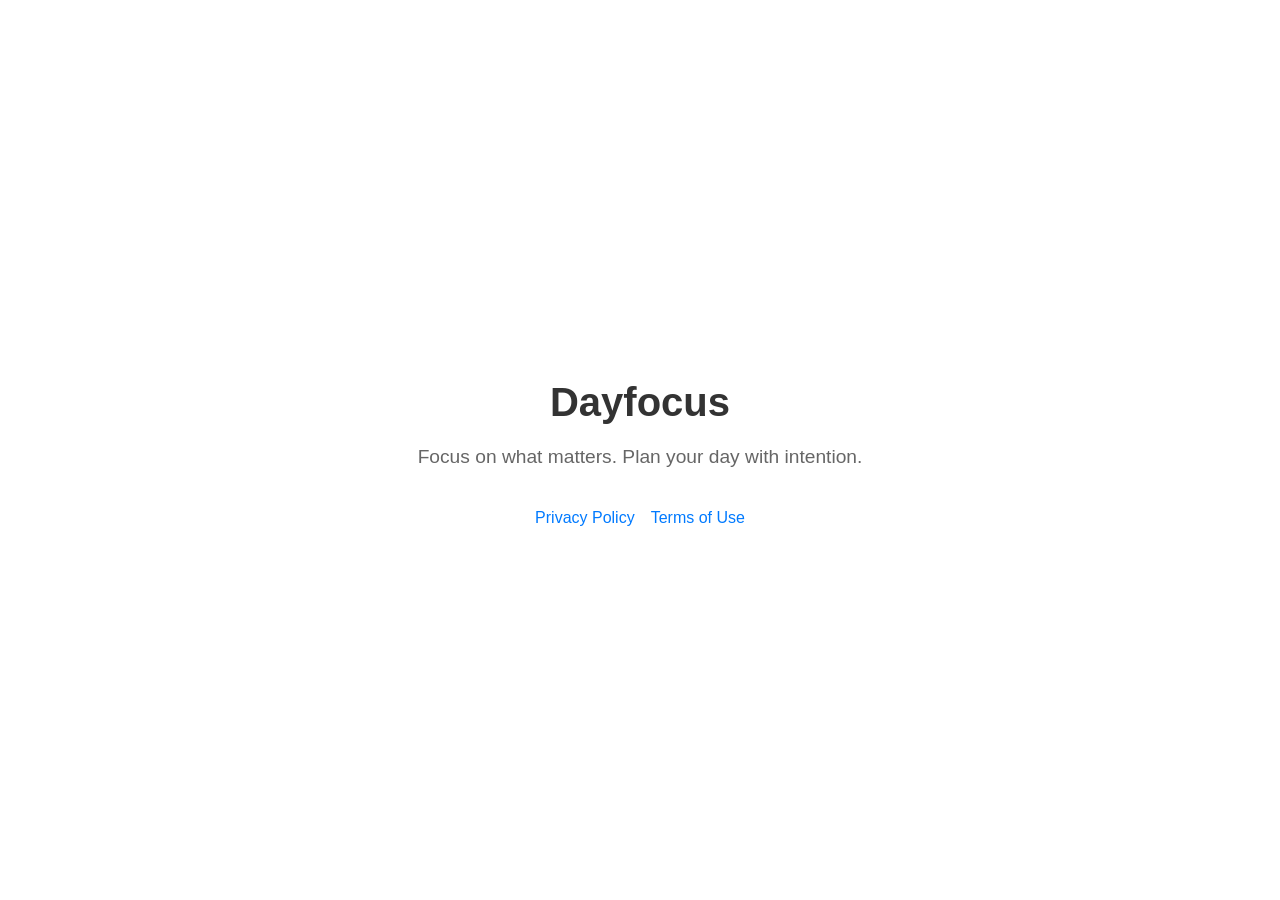
==== index.html @ 693f1d86 "Initial commit: privacy and terms pages" ====
<!DOCTYPE html>
<html lang="en">
<head>
  <meta charset="UTF-8">
  <meta name="viewport" content="width=device-width, initial-scale=1.0">
  <title>Dayfocus - Focus on what matters</title>
  <style>
    * { box-sizing: border-box; margin: 0; padding: 0; }
    body { font-family: -apple-system, BlinkMacSystemFont, 'Segoe UI', Roboto, sans-serif; line-height: 1.6; color: #333; display: flex; flex-direction: column; align-items: center; justify-content: center; min-height: 100vh; padding: 20px; text-align: center; }
    h1 { font-size: 2.5rem; margin-bottom: 0.5rem; }
    .tagline { color: #666; font-size: 1.2rem; margin-bottom: 2rem; }
    .links { display: flex; gap: 1rem; }
    .links a { color: #007AFF; text-decoration: none; }
    .links a:hover { text-decoration: underline; }
  </style>
</head>
<body>
  <h1>Dayfocus</h1>
  <p class="tagline">Focus on what matters. Plan your day with intention.</p>
  <div class="links">
    <a href="/privacy">Privacy Policy</a>
    <a href="/terms">Terms of Use</a>
  </div>
</body>
</html>
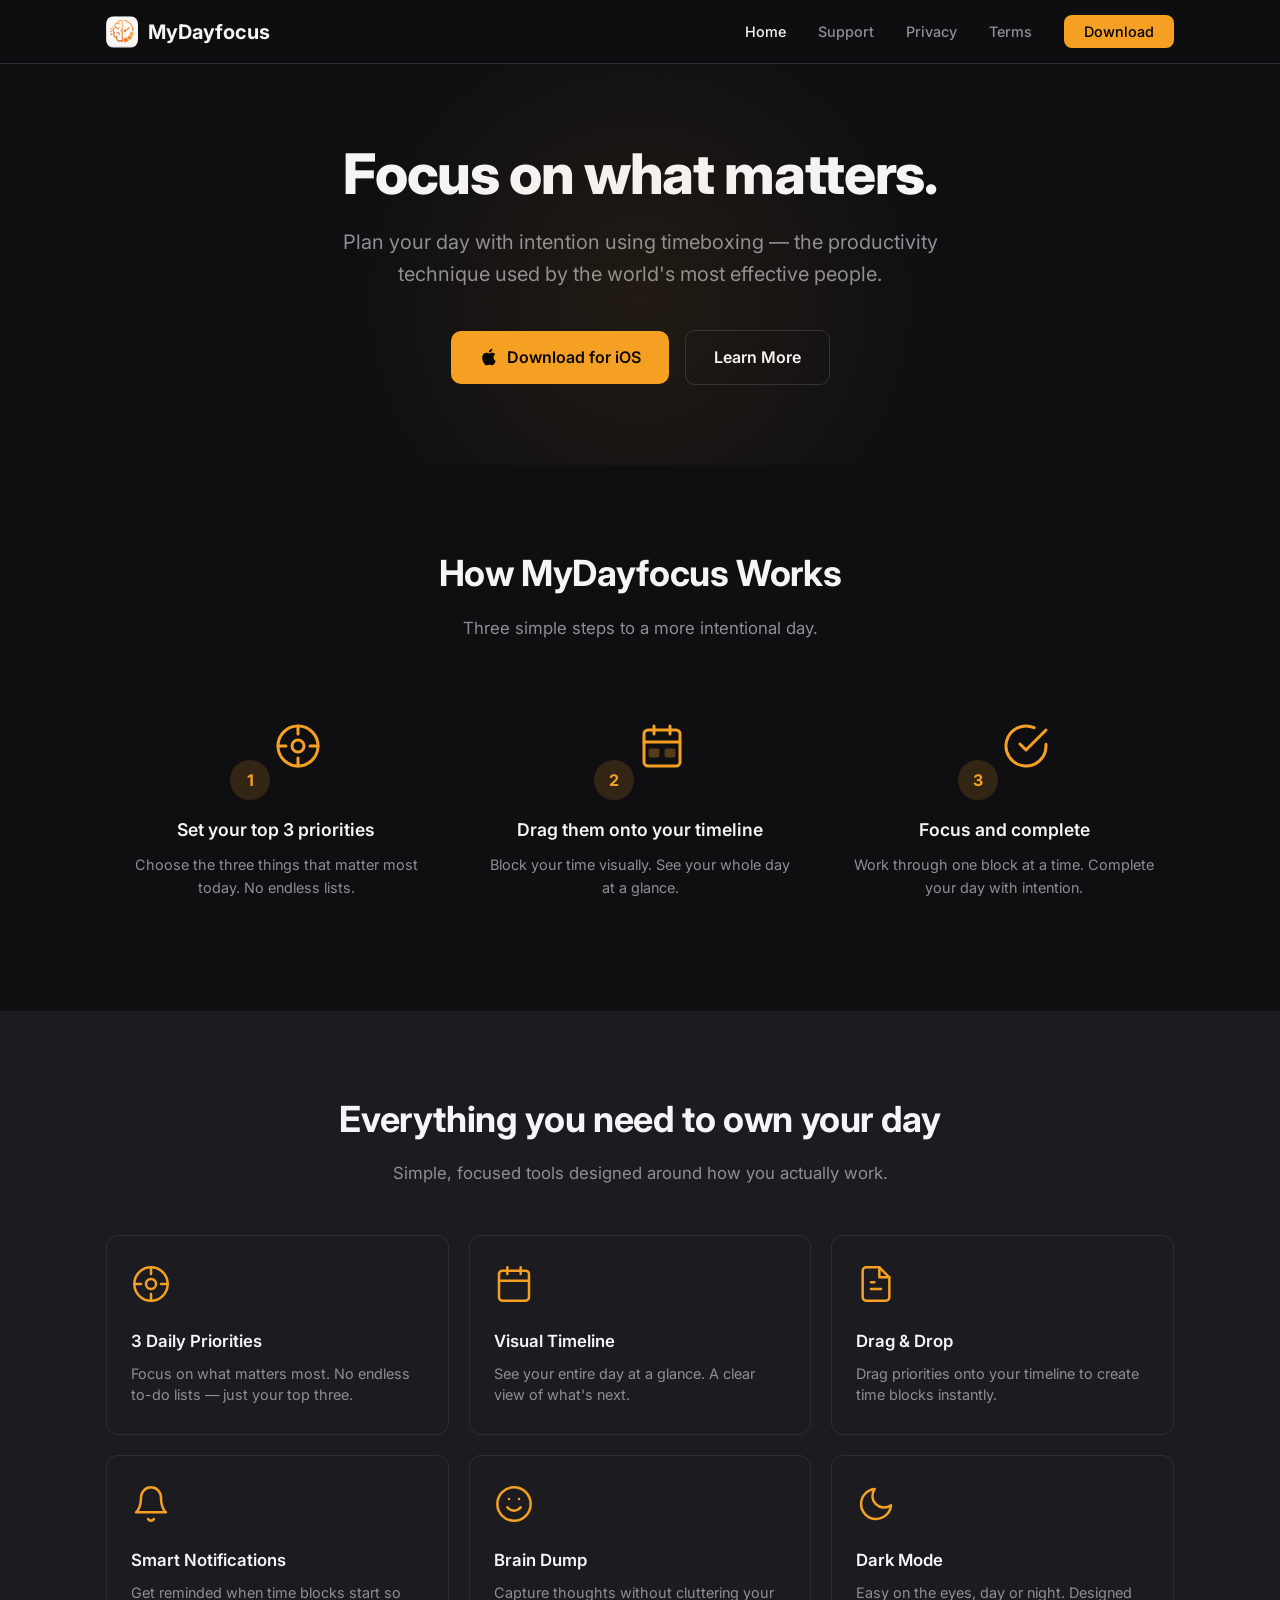
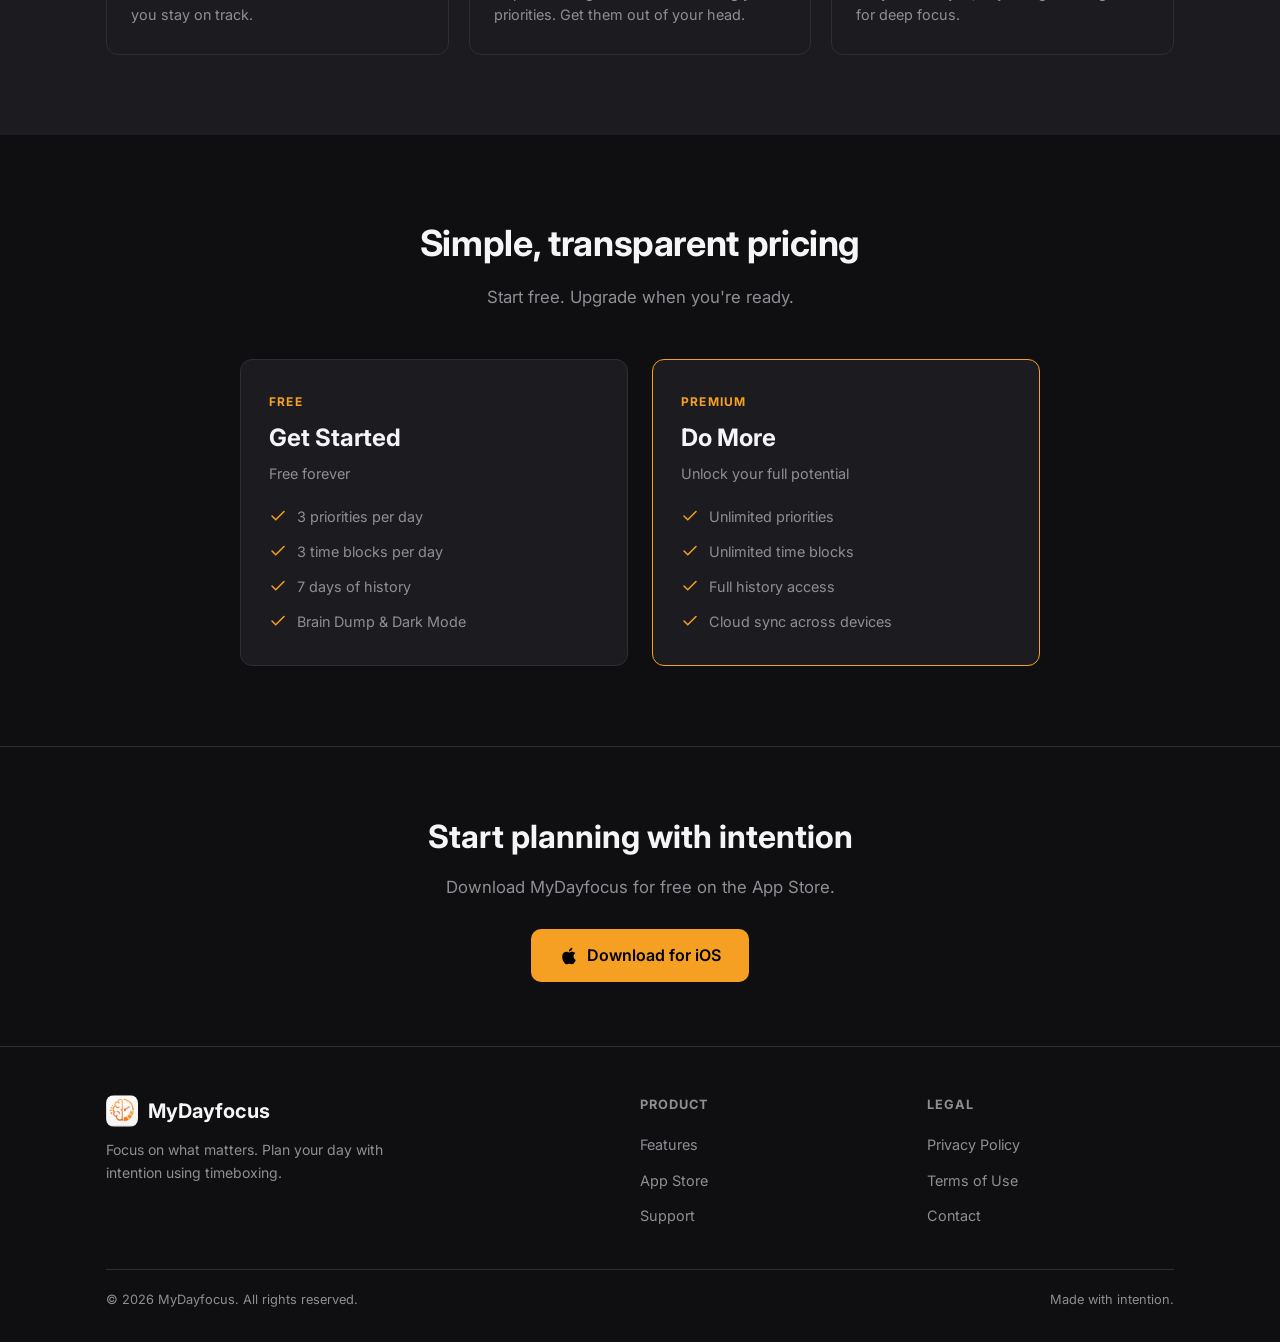
==== commit 0e040a4d: "Redesign website with dark theme landing page, support/FAQ, and revamped legal pages Co-Authored-By:" ====
--- a/index.html
+++ b/index.html
@@ -3,23 +3,240 @@
 <head>
   <meta charset="UTF-8">
   <meta name="viewport" content="width=device-width, initial-scale=1.0">
-  <title>Dayfocus - Focus on what matters</title>
-  <style>
-    * { box-sizing: border-box; margin: 0; padding: 0; }
-    body { font-family: -apple-system, BlinkMacSystemFont, 'Segoe UI', Roboto, sans-serif; line-height: 1.6; color: #333; display: flex; flex-direction: column; align-items: center; justify-content: center; min-height: 100vh; padding: 20px; text-align: center; }
-    h1 { font-size: 2.5rem; margin-bottom: 0.5rem; }
-    .tagline { color: #666; font-size: 1.2rem; margin-bottom: 2rem; }
-    .links { display: flex; gap: 1rem; }
-    .links a { color: #007AFF; text-decoration: none; }
-    .links a:hover { text-decoration: underline; }
-  </style>
+  <title>MyDayfocus — Focus on what matters</title>
+  <meta name="description" content="MyDayfocus helps you plan your day with intention using timeboxing. Set 3 priorities, block your time, and accomplish more every day.">
+  <meta name="keywords" content="timeboxing, productivity, planner, focus, priorities, schedule, time blocks, daily planner">
+  <link rel="canonical" href="https://mydayfocus.com/">
+  <meta property="og:type" content="website">
+  <meta property="og:url" content="https://mydayfocus.com/">
+  <meta property="og:title" content="MyDayfocus — Focus on what matters">
+  <meta property="og:description" content="Plan your day with intention using timeboxing. Set 3 priorities, block your time, and accomplish more.">
+  <meta property="og:image" content="https://mydayfocus.com/images/app-icon.png">
+  <meta name="twitter:card" content="summary">
+  <meta name="twitter:title" content="MyDayfocus — Focus on what matters">
+  <meta name="twitter:description" content="Plan your day with intention using timeboxing.">
+  <meta name="twitter:image" content="https://mydayfocus.com/images/app-icon.png">
+  <link rel="icon" type="image/png" href="/images/app-icon.png">
+  <link rel="apple-touch-icon" href="/images/app-icon.png">
+  <link rel="preconnect" href="https://fonts.googleapis.com">
+  <link rel="preconnect" href="https://fonts.gstatic.com" crossorigin>
+  <link href="https://fonts.googleapis.com/css2?family=Inter:wght@400;500;600;700;800&display=swap" rel="stylesheet">
+  <link rel="stylesheet" href="/css/style.css">
 </head>
 <body>
-  <h1>Dayfocus</h1>
-  <p class="tagline">Focus on what matters. Plan your day with intention.</p>
-  <div class="links">
-    <a href="/privacy">Privacy Policy</a>
-    <a href="/terms">Terms of Use</a>
-  </div>
+
+  <!-- Navigation -->
+  <nav class="nav">
+    <div class="nav-inner">
+      <a href="/" class="nav-logo">
+        <img src="/images/app-icon.png" alt="MyDayfocus" width="32" height="32">
+        MyDayfocus
+      </a>
+      <button class="nav-toggle" aria-label="Toggle menu" aria-expanded="false">
+        <svg viewBox="0 0 24 24" fill="none" stroke="currentColor" stroke-width="2" stroke-linecap="round"><path d="M3 12h18M3 6h18M3 18h18"/></svg>
+      </button>
+      <ul class="nav-links">
+        <li><a href="/" class="active">Home</a></li>
+        <li><a href="/support">Support</a></li>
+        <li><a href="/privacy">Privacy</a></li>
+        <li><a href="/terms">Terms</a></li>
+        <li><a href="https://apps.apple.com/app/mydayfocus/id6799744631" class="nav-cta" target="_blank" rel="noopener">Download</a></li>
+      </ul>
+    </div>
+  </nav>
+
+  <!-- Hero -->
+  <section class="hero">
+    <div class="container">
+      <h1>Focus on what matters.</h1>
+      <p class="subtitle">Plan your day with intention using timeboxing — the productivity technique used by the world's most effective people.</p>
+      <div class="hero-cta">
+        <a href="https://apps.apple.com/app/mydayfocus/id6799744631" target="_blank" rel="noopener" class="btn btn-primary">
+          <svg width="20" height="20" viewBox="0 0 24 24" fill="currentColor"><path d="M18.71 19.5c-.83 1.24-1.71 2.45-3.05 2.47-1.34.03-1.77-.79-3.29-.79-1.53 0-2 .77-3.27.82-1.31.05-2.3-1.32-3.14-2.53C4.25 17 2.94 12.45 4.7 9.39c.87-1.52 2.43-2.48 4.12-2.51 1.28-.02 2.5.87 3.29.87.78 0 2.26-1.07 3.8-.91.65.03 2.47.26 3.64 1.98-.09.06-2.17 1.28-2.15 3.81.03 3.02 2.65 4.03 2.68 4.04-.03.07-.42 1.44-1.38 2.83M13 3.5c.73-.83 1.94-1.46 2.94-1.5.13 1.17-.34 2.35-1.04 3.19-.69.85-1.83 1.51-2.95 1.42-.15-1.15.41-2.35 1.05-3.11"/></svg>
+          Download for iOS
+        </a>
+        <a href="#how-it-works" class="btn btn-secondary">Learn More</a>
+      </div>
+    </div>
+  </section>
+
+  <!-- How It Works -->
+  <section id="how-it-works" class="section">
+    <div class="container">
+      <div class="section-header">
+        <h2>How MyDayfocus Works</h2>
+        <p>Three simple steps to a more intentional day.</p>
+      </div>
+      <div class="steps">
+        <div class="step">
+          <div class="step-number">1</div>
+          <svg class="step-icon" viewBox="0 0 24 24" fill="none" stroke="currentColor" stroke-width="1.5" stroke-linecap="round" stroke-linejoin="round"><circle cx="12" cy="12" r="10"/><circle cx="12" cy="12" r="3"/><path d="M12 2v4M12 18v4M2 12h4M18 12h4"/></svg>
+          <h3>Set your top 3 priorities</h3>
+          <p>Choose the three things that matter most today. No endless lists.</p>
+        </div>
+        <div class="step">
+          <div class="step-number">2</div>
+          <svg class="step-icon" viewBox="0 0 24 24" fill="none" stroke="currentColor" stroke-width="1.5" stroke-linecap="round" stroke-linejoin="round"><rect x="3" y="4" width="18" height="18" rx="2"/><path d="M3 10h18"/><path d="M8 2v4M16 2v4"/><rect x="6" y="14" width="4" height="3" rx="0.5" fill="currentColor" opacity="0.3"/><rect x="14" y="14" width="4" height="3" rx="0.5" fill="currentColor" opacity="0.3"/></svg>
+          <h3>Drag them onto your timeline</h3>
+          <p>Block your time visually. See your whole day at a glance.</p>
+        </div>
+        <div class="step">
+          <div class="step-number">3</div>
+          <svg class="step-icon" viewBox="0 0 24 24" fill="none" stroke="currentColor" stroke-width="1.5" stroke-linecap="round" stroke-linejoin="round"><path d="M22 11.08V12a10 10 0 1 1-5.93-9.14"/><path d="M22 4 12 14.01l-3-3"/></svg>
+          <h3>Focus and complete</h3>
+          <p>Work through one block at a time. Complete your day with intention.</p>
+        </div>
+      </div>
+    </div>
+  </section>
+
+  <!-- Features -->
+  <section id="features" class="section" style="background: var(--surface);">
+    <div class="container">
+      <div class="section-header">
+        <h2>Everything you need to own your day</h2>
+        <p>Simple, focused tools designed around how you actually work.</p>
+      </div>
+      <div class="features-grid">
+        <div class="feature-card">
+          <svg class="feature-icon" viewBox="0 0 24 24" fill="none" stroke="currentColor" stroke-width="1.5" stroke-linecap="round" stroke-linejoin="round"><circle cx="12" cy="12" r="10"/><circle cx="12" cy="12" r="3"/><path d="M12 2v4M12 18v4M2 12h4M18 12h4"/></svg>
+          <h3>3 Daily Priorities</h3>
+          <p>Focus on what matters most. No endless to-do lists — just your top three.</p>
+        </div>
+        <div class="feature-card">
+          <svg class="feature-icon" viewBox="0 0 24 24" fill="none" stroke="currentColor" stroke-width="1.5" stroke-linecap="round" stroke-linejoin="round"><rect x="3" y="4" width="18" height="18" rx="2"/><path d="M3 10h18M8 2v4M16 2v4"/></svg>
+          <h3>Visual Timeline</h3>
+          <p>See your entire day at a glance. A clear view of what's next.</p>
+        </div>
+        <div class="feature-card">
+          <svg class="feature-icon" viewBox="0 0 24 24" fill="none" stroke="currentColor" stroke-width="1.5" stroke-linecap="round" stroke-linejoin="round"><path d="M14 2H6a2 2 0 0 0-2 2v16a2 2 0 0 0 2 2h12a2 2 0 0 0 2-2V8z"/><path d="M14 2v6h6"/><path d="M9 15h6M9 11h2"/></svg>
+          <h3>Drag &amp; Drop</h3>
+          <p>Drag priorities onto your timeline to create time blocks instantly.</p>
+        </div>
+        <div class="feature-card">
+          <svg class="feature-icon" viewBox="0 0 24 24" fill="none" stroke="currentColor" stroke-width="1.5" stroke-linecap="round" stroke-linejoin="round"><path d="M18 8A6 6 0 0 0 6 8c0 7-3 9-3 9h18s-3-2-3-9"/><path d="M13.73 21a2 2 0 0 1-3.46 0"/></svg>
+          <h3>Smart Notifications</h3>
+          <p>Get reminded when time blocks start so you stay on track.</p>
+        </div>
+        <div class="feature-card">
+          <svg class="feature-icon" viewBox="0 0 24 24" fill="none" stroke="currentColor" stroke-width="1.5" stroke-linecap="round" stroke-linejoin="round"><path d="M12 2C6.48 2 2 6.48 2 12s4.48 10 10 10 10-4.48 10-10S17.52 2 12 2z"/><path d="M8 14s1.5 2 4 2 4-2 4-2"/><line x1="9" y1="9" x2="9.01" y2="9"/><line x1="15" y1="9" x2="15.01" y2="9"/></svg>
+          <h3>Brain Dump</h3>
+          <p>Capture thoughts without cluttering your priorities. Get them out of your head.</p>
+        </div>
+        <div class="feature-card">
+          <svg class="feature-icon" viewBox="0 0 24 24" fill="none" stroke="currentColor" stroke-width="1.5" stroke-linecap="round" stroke-linejoin="round"><path d="M21 12.79A9 9 0 1 1 11.21 3 7 7 0 0 0 21 12.79z"/></svg>
+          <h3>Dark Mode</h3>
+          <p>Easy on the eyes, day or night. Designed for deep focus.</p>
+        </div>
+      </div>
+    </div>
+  </section>
+
+  <!-- Pricing -->
+  <section class="section">
+    <div class="container">
+      <div class="section-header">
+        <h2>Simple, transparent pricing</h2>
+        <p>Start free. Upgrade when you're ready.</p>
+      </div>
+      <div class="pricing">
+        <div class="pricing-card">
+          <div class="pricing-label">Free</div>
+          <h3>Get Started</h3>
+          <p class="pricing-price">Free forever</p>
+          <ul class="pricing-list">
+            <li>
+              <svg viewBox="0 0 24 24" fill="none" stroke="currentColor" stroke-width="2" stroke-linecap="round"><path d="M20 6 9 17l-5-5"/></svg>
+              3 priorities per day
+            </li>
+            <li>
+              <svg viewBox="0 0 24 24" fill="none" stroke="currentColor" stroke-width="2" stroke-linecap="round"><path d="M20 6 9 17l-5-5"/></svg>
+              3 time blocks per day
+            </li>
+            <li>
+              <svg viewBox="0 0 24 24" fill="none" stroke="currentColor" stroke-width="2" stroke-linecap="round"><path d="M20 6 9 17l-5-5"/></svg>
+              7 days of history
+            </li>
+            <li>
+              <svg viewBox="0 0 24 24" fill="none" stroke="currentColor" stroke-width="2" stroke-linecap="round"><path d="M20 6 9 17l-5-5"/></svg>
+              Brain Dump &amp; Dark Mode
+            </li>
+          </ul>
+        </div>
+        <div class="pricing-card featured">
+          <div class="pricing-label">Premium</div>
+          <h3>Do More</h3>
+          <p class="pricing-price">Unlock your full potential</p>
+          <ul class="pricing-list">
+            <li>
+              <svg viewBox="0 0 24 24" fill="none" stroke="currentColor" stroke-width="2" stroke-linecap="round"><path d="M20 6 9 17l-5-5"/></svg>
+              Unlimited priorities
+            </li>
+            <li>
+              <svg viewBox="0 0 24 24" fill="none" stroke="currentColor" stroke-width="2" stroke-linecap="round"><path d="M20 6 9 17l-5-5"/></svg>
+              Unlimited time blocks
+            </li>
+            <li>
+              <svg viewBox="0 0 24 24" fill="none" stroke="currentColor" stroke-width="2" stroke-linecap="round"><path d="M20 6 9 17l-5-5"/></svg>
+              Full history access
+            </li>
+            <li>
+              <svg viewBox="0 0 24 24" fill="none" stroke="currentColor" stroke-width="2" stroke-linecap="round"><path d="M20 6 9 17l-5-5"/></svg>
+              Cloud sync across devices
+            </li>
+          </ul>
+        </div>
+      </div>
+    </div>
+  </section>
+
+  <!-- CTA -->
+  <section class="cta-banner">
+    <div class="container">
+      <h2>Start planning with intention</h2>
+      <p>Download MyDayfocus for free on the App Store.</p>
+      <a href="https://apps.apple.com/app/mydayfocus/id6799744631" target="_blank" rel="noopener" class="btn btn-primary">
+        <svg width="20" height="20" viewBox="0 0 24 24" fill="currentColor"><path d="M18.71 19.5c-.83 1.24-1.71 2.45-3.05 2.47-1.34.03-1.77-.79-3.29-.79-1.53 0-2 .77-3.27.82-1.31.05-2.3-1.32-3.14-2.53C4.25 17 2.94 12.45 4.7 9.39c.87-1.52 2.43-2.48 4.12-2.51 1.28-.02 2.5.87 3.29.87.78 0 2.26-1.07 3.8-.91.65.03 2.47.26 3.64 1.98-.09.06-2.17 1.28-2.15 3.81.03 3.02 2.65 4.03 2.68 4.04-.03.07-.42 1.44-1.38 2.83M13 3.5c.73-.83 1.94-1.46 2.94-1.5.13 1.17-.34 2.35-1.04 3.19-.69.85-1.83 1.51-2.95 1.42-.15-1.15.41-2.35 1.05-3.11"/></svg>
+        Download for iOS
+      </a>
+    </div>
+  </section>
+
+  <!-- Footer -->
+  <footer class="footer">
+    <div class="container">
+      <div class="footer-inner">
+        <div class="footer-brand">
+          <a href="/" class="nav-logo">
+            <img src="/images/app-icon.png" alt="MyDayfocus" width="32" height="32">
+            MyDayfocus
+          </a>
+          <p>Focus on what matters. Plan your day with intention using timeboxing.</p>
+        </div>
+        <div>
+          <h4>Product</h4>
+          <ul class="footer-links">
+            <li><a href="/#features">Features</a></li>
+            <li><a href="https://apps.apple.com/app/mydayfocus/id6799744631" target="_blank" rel="noopener">App Store</a></li>
+            <li><a href="/support">Support</a></li>
+          </ul>
+        </div>
+        <div>
+          <h4>Legal</h4>
+          <ul class="footer-links">
+            <li><a href="/privacy">Privacy Policy</a></li>
+            <li><a href="/terms">Terms of Use</a></li>
+            <li><a href="mailto:sengar.workshop@gmail.com">Contact</a></li>
+          </ul>
+        </div>
+      </div>
+      <div class="footer-bottom">
+        <span>&copy; <span id="year">2026</span> MyDayfocus. All rights reserved.</span>
+        <span>Made with intention.</span>
+      </div>
+    </div>
+  </footer>
+
+  <script src="/js/main.js"></script>
 </body>
 </html>
--- a/css/style.css
+++ b/css/style.css
@@ -0,0 +1,799 @@
+:root {
+  --bg: #0F0F12;
+  --surface: #1C1C20;
+  --surface-2: #252529;
+  --border: #2E2E33;
+  --text: #F5F5F7;
+  --text-muted: #8E8E93;
+  --accent: #F5A023;
+  --accent-hover: #e6911a;
+  --accent-dim: rgba(245, 160, 35, 0.15);
+  --radius: 12px;
+  --max-width: 1100px;
+  --nav-height: 64px;
+}
+
+*, *::before, *::after {
+  box-sizing: border-box;
+  margin: 0;
+  padding: 0;
+}
+
+html {
+  scroll-behavior: smooth;
+  -webkit-text-size-adjust: 100%;
+}
+
+body {
+  font-family: 'Inter', -apple-system, BlinkMacSystemFont, 'Segoe UI', Roboto, sans-serif;
+  line-height: 1.6;
+  color: var(--text);
+  background: var(--bg);
+  -webkit-font-smoothing: antialiased;
+}
+
+a {
+  color: var(--accent);
+  text-decoration: none;
+  transition: color 0.2s;
+}
+
+a:hover {
+  color: var(--accent-hover);
+}
+
+img {
+  max-width: 100%;
+  height: auto;
+  display: block;
+}
+
+/* --- Container --- */
+.container {
+  max-width: var(--max-width);
+  margin: 0 auto;
+  padding: 0 16px;
+}
+
+/* --- Navigation --- */
+.nav {
+  position: fixed;
+  top: 0;
+  left: 0;
+  right: 0;
+  height: var(--nav-height);
+  background: rgba(15, 15, 18, 0.85);
+  backdrop-filter: blur(20px);
+  -webkit-backdrop-filter: blur(20px);
+  border-bottom: 1px solid var(--border);
+  z-index: 100;
+}
+
+.nav-inner {
+  max-width: var(--max-width);
+  margin: 0 auto;
+  padding: 0 16px;
+  height: 100%;
+  display: flex;
+  align-items: center;
+  justify-content: space-between;
+}
+
+.nav-logo {
+  display: flex;
+  align-items: center;
+  gap: 10px;
+  font-size: 1.25rem;
+  font-weight: 700;
+  color: var(--text);
+  text-decoration: none;
+}
+
+.nav-logo img {
+  width: 32px;
+  height: 32px;
+  border-radius: 8px;
+}
+
+.nav-links {
+  display: flex;
+  align-items: center;
+  gap: 32px;
+  list-style: none;
+}
+
+.nav-links a {
+  color: var(--text-muted);
+  font-size: 0.9rem;
+  font-weight: 500;
+  transition: color 0.2s;
+}
+
+.nav-links a:hover,
+.nav-links a.active {
+  color: var(--text);
+}
+
+.nav-cta {
+  background: var(--accent);
+  color: #000 !important;
+  padding: 8px 20px;
+  border-radius: 8px;
+  font-weight: 600;
+  font-size: 0.875rem;
+  transition: background 0.2s;
+}
+
+.nav-cta:hover {
+  background: var(--accent-hover);
+  color: #000 !important;
+}
+
+.nav-toggle {
+  display: none;
+  background: none;
+  border: none;
+  cursor: pointer;
+  padding: 4px;
+}
+
+.nav-toggle svg {
+  width: 24px;
+  height: 24px;
+  stroke: var(--text);
+}
+
+@media (max-width: 768px) {
+  .nav-toggle {
+    display: block;
+  }
+
+  .nav-links {
+    display: none;
+    position: absolute;
+    top: var(--nav-height);
+    left: 0;
+    right: 0;
+    flex-direction: column;
+    background: var(--surface);
+    border-bottom: 1px solid var(--border);
+    padding: 16px;
+    gap: 0;
+  }
+
+  .nav-links.open {
+    display: flex;
+  }
+
+  .nav-links li {
+    width: 100%;
+  }
+
+  .nav-links a {
+    display: block;
+    padding: 12px 0;
+    font-size: 1rem;
+  }
+
+  .nav-cta {
+    text-align: center;
+    margin-top: 8px;
+  }
+}
+
+/* --- Sections --- */
+.section {
+  padding: 80px 0;
+}
+
+.section-sm {
+  padding: 48px 0;
+}
+
+/* --- Hero --- */
+.hero {
+  padding-top: calc(var(--nav-height) + 80px);
+  padding-bottom: 80px;
+  text-align: center;
+  position: relative;
+  overflow: hidden;
+}
+
+.hero::before {
+  content: '';
+  position: absolute;
+  top: 0;
+  left: 50%;
+  transform: translateX(-50%);
+  width: 600px;
+  height: 600px;
+  background: radial-gradient(circle, rgba(245, 160, 35, 0.08) 0%, transparent 70%);
+  pointer-events: none;
+}
+
+.hero h1 {
+  font-size: clamp(2.25rem, 5vw, 3.5rem);
+  font-weight: 800;
+  line-height: 1.1;
+  margin-bottom: 20px;
+  letter-spacing: -0.02em;
+}
+
+.hero .subtitle {
+  font-size: clamp(1rem, 2vw, 1.25rem);
+  color: var(--text-muted);
+  max-width: 600px;
+  margin: 0 auto 40px;
+  line-height: 1.6;
+}
+
+.hero-cta {
+  display: flex;
+  align-items: center;
+  justify-content: center;
+  gap: 16px;
+  flex-wrap: wrap;
+}
+
+/* --- Buttons --- */
+.btn {
+  display: inline-flex;
+  align-items: center;
+  gap: 8px;
+  padding: 14px 28px;
+  border-radius: 10px;
+  font-size: 1rem;
+  font-weight: 600;
+  cursor: pointer;
+  border: none;
+  transition: all 0.2s;
+  text-decoration: none;
+}
+
+.btn-primary {
+  background: var(--accent);
+  color: #000;
+}
+
+.btn-primary:hover {
+  background: var(--accent-hover);
+  color: #000;
+}
+
+.btn-secondary {
+  background: transparent;
+  color: var(--text);
+  border: 1px solid var(--border);
+}
+
+.btn-secondary:hover {
+  border-color: var(--text-muted);
+  color: var(--text);
+}
+
+.btn-sm {
+  padding: 10px 20px;
+  font-size: 0.875rem;
+}
+
+/* --- App Store Badge --- */
+.appstore-badge {
+  display: inline-block;
+  height: 52px;
+  transition: opacity 0.2s;
+}
+
+.appstore-badge:hover {
+  opacity: 0.85;
+}
+
+.appstore-badge svg {
+  height: 52px;
+  width: auto;
+}
+
+/* --- Section Headers --- */
+.section-header {
+  text-align: center;
+  margin-bottom: 48px;
+}
+
+.section-header h2 {
+  font-size: clamp(1.5rem, 3vw, 2.25rem);
+  font-weight: 700;
+  margin-bottom: 12px;
+  letter-spacing: -0.01em;
+}
+
+.section-header p {
+  color: var(--text-muted);
+  max-width: 550px;
+  margin: 0 auto;
+  font-size: 1.05rem;
+}
+
+/* --- Steps --- */
+.steps {
+  display: grid;
+  grid-template-columns: repeat(3, 1fr);
+  gap: 24px;
+}
+
+.step {
+  text-align: center;
+  padding: 32px 20px;
+}
+
+.step-number {
+  display: inline-flex;
+  align-items: center;
+  justify-content: center;
+  width: 40px;
+  height: 40px;
+  background: var(--accent-dim);
+  color: var(--accent);
+  border-radius: 50%;
+  font-weight: 700;
+  font-size: 1rem;
+  margin-bottom: 16px;
+}
+
+.step-icon {
+  width: 48px;
+  height: 48px;
+  margin: 0 auto 16px;
+  color: var(--accent);
+}
+
+.step h3 {
+  font-size: 1.1rem;
+  font-weight: 600;
+  margin-bottom: 8px;
+}
+
+.step p {
+  color: var(--text-muted);
+  font-size: 0.9rem;
+}
+
+@media (max-width: 768px) {
+  .steps {
+    grid-template-columns: 1fr;
+    gap: 8px;
+  }
+}
+
+/* --- Feature Cards --- */
+.features-grid {
+  display: grid;
+  grid-template-columns: repeat(3, 1fr);
+  gap: 20px;
+}
+
+.feature-card {
+  background: var(--surface);
+  border: 1px solid var(--border);
+  border-radius: var(--radius);
+  padding: 28px 24px;
+  transition: border-color 0.2s;
+}
+
+.feature-card:hover {
+  border-color: var(--accent);
+}
+
+.feature-icon {
+  width: 40px;
+  height: 40px;
+  color: var(--accent);
+  margin-bottom: 16px;
+}
+
+.feature-card h3 {
+  font-size: 1.05rem;
+  font-weight: 600;
+  margin-bottom: 8px;
+}
+
+.feature-card p {
+  color: var(--text-muted);
+  font-size: 0.9rem;
+  line-height: 1.5;
+}
+
+.feature-badge {
+  display: inline-block;
+  font-size: 0.7rem;
+  font-weight: 600;
+  color: var(--accent);
+  background: var(--accent-dim);
+  padding: 2px 8px;
+  border-radius: 4px;
+  margin-left: 6px;
+  vertical-align: middle;
+}
+
+@media (max-width: 900px) {
+  .features-grid {
+    grid-template-columns: repeat(2, 1fr);
+  }
+}
+
+@media (max-width: 600px) {
+  .features-grid {
+    grid-template-columns: 1fr;
+  }
+}
+
+/* --- Pricing / Comparison --- */
+.pricing {
+  display: grid;
+  grid-template-columns: repeat(2, 1fr);
+  gap: 24px;
+  max-width: 800px;
+  margin: 0 auto;
+}
+
+.pricing-card {
+  background: var(--surface);
+  border: 1px solid var(--border);
+  border-radius: var(--radius);
+  padding: 32px 28px;
+}
+
+.pricing-card.featured {
+  border-color: var(--accent);
+  position: relative;
+}
+
+.pricing-label {
+  font-size: 0.75rem;
+  font-weight: 700;
+  text-transform: uppercase;
+  letter-spacing: 0.1em;
+  color: var(--accent);
+  margin-bottom: 8px;
+}
+
+.pricing-card h3 {
+  font-size: 1.5rem;
+  font-weight: 700;
+  margin-bottom: 4px;
+}
+
+.pricing-price {
+  color: var(--text-muted);
+  font-size: 0.9rem;
+  margin-bottom: 20px;
+}
+
+.pricing-list {
+  list-style: none;
+  display: flex;
+  flex-direction: column;
+  gap: 12px;
+}
+
+.pricing-list li {
+  display: flex;
+  align-items: flex-start;
+  gap: 10px;
+  font-size: 0.9rem;
+  color: var(--text-muted);
+}
+
+.pricing-list li svg {
+  flex-shrink: 0;
+  width: 18px;
+  height: 18px;
+  color: var(--accent);
+  margin-top: 2px;
+}
+
+@media (max-width: 600px) {
+  .pricing {
+    grid-template-columns: 1fr;
+  }
+}
+
+/* --- CTA Banner --- */
+.cta-banner {
+  text-align: center;
+  padding: 64px 0;
+  border-top: 1px solid var(--border);
+}
+
+.cta-banner h2 {
+  font-size: clamp(1.5rem, 3vw, 2rem);
+  font-weight: 700;
+  margin-bottom: 12px;
+}
+
+.cta-banner p {
+  color: var(--text-muted);
+  margin-bottom: 28px;
+  font-size: 1.05rem;
+}
+
+/* --- Footer --- */
+.footer {
+  border-top: 1px solid var(--border);
+  padding: 48px 0 32px;
+}
+
+.footer-inner {
+  display: grid;
+  grid-template-columns: 2fr 1fr 1fr;
+  gap: 40px;
+}
+
+.footer-brand p {
+  color: var(--text-muted);
+  font-size: 0.875rem;
+  margin-top: 12px;
+  max-width: 300px;
+}
+
+.footer h4 {
+  font-size: 0.8rem;
+  font-weight: 700;
+  text-transform: uppercase;
+  letter-spacing: 0.08em;
+  color: var(--text-muted);
+  margin-bottom: 16px;
+}
+
+.footer-links {
+  list-style: none;
+  display: flex;
+  flex-direction: column;
+  gap: 10px;
+}
+
+.footer-links a {
+  color: var(--text-muted);
+  font-size: 0.9rem;
+}
+
+.footer-links a:hover {
+  color: var(--text);
+}
+
+.footer-bottom {
+  margin-top: 40px;
+  padding-top: 20px;
+  border-top: 1px solid var(--border);
+  display: flex;
+  justify-content: space-between;
+  align-items: center;
+  font-size: 0.8rem;
+  color: var(--text-muted);
+}
+
+@media (max-width: 768px) {
+  .footer-inner {
+    grid-template-columns: 1fr;
+    gap: 32px;
+  }
+
+  .footer-bottom {
+    flex-direction: column;
+    gap: 8px;
+    text-align: center;
+  }
+}
+
+/* --- Page Header (for inner pages) --- */
+.page-header {
+  padding-top: calc(var(--nav-height) + 48px);
+  padding-bottom: 32px;
+  border-bottom: 1px solid var(--border);
+  margin-bottom: 48px;
+}
+
+.page-header h1 {
+  font-size: clamp(1.75rem, 3vw, 2.5rem);
+  font-weight: 700;
+  margin-bottom: 8px;
+}
+
+.page-header p {
+  color: var(--text-muted);
+  font-size: 1.05rem;
+}
+
+/* --- Legal / Content Pages --- */
+.legal-content {
+  max-width: 720px;
+  padding-bottom: 80px;
+}
+
+.legal-content .updated {
+  color: var(--text-muted);
+  font-size: 0.875rem;
+  margin-bottom: 32px;
+}
+
+.legal-content h2 {
+  font-size: 1.25rem;
+  font-weight: 600;
+  margin-top: 40px;
+  margin-bottom: 12px;
+  color: var(--text);
+}
+
+.legal-content p {
+  color: var(--text-muted);
+  margin-bottom: 16px;
+  font-size: 0.95rem;
+  line-height: 1.7;
+}
+
+.legal-content ul {
+  padding-left: 24px;
+  margin-bottom: 16px;
+}
+
+.legal-content li {
+  color: var(--text-muted);
+  margin-bottom: 8px;
+  font-size: 0.95rem;
+  line-height: 1.6;
+}
+
+.legal-content strong {
+  color: var(--text);
+}
+
+.legal-content a {
+  color: var(--accent);
+}
+
+/* --- FAQ --- */
+.faq-list {
+  max-width: 720px;
+  margin: 0 auto;
+  display: flex;
+  flex-direction: column;
+  gap: 8px;
+}
+
+.faq-item {
+  border: 1px solid var(--border);
+  border-radius: var(--radius);
+  overflow: hidden;
+}
+
+.faq-question {
+  width: 100%;
+  background: var(--surface);
+  border: none;
+  padding: 20px 24px;
+  text-align: left;
+  color: var(--text);
+  font-size: 1rem;
+  font-weight: 500;
+  cursor: pointer;
+  display: flex;
+  justify-content: space-between;
+  align-items: center;
+  gap: 16px;
+  font-family: inherit;
+  transition: background 0.2s;
+}
+
+.faq-question:hover {
+  background: var(--surface-2);
+}
+
+.faq-question svg {
+  flex-shrink: 0;
+  width: 20px;
+  height: 20px;
+  color: var(--text-muted);
+  transition: transform 0.3s;
+}
+
+.faq-item.open .faq-question svg {
+  transform: rotate(180deg);
+}
+
+.faq-answer {
+  max-height: 0;
+  overflow: hidden;
+  transition: max-height 0.3s ease;
+}
+
+.faq-answer-inner {
+  padding: 0 24px 20px;
+  color: var(--text-muted);
+  font-size: 0.95rem;
+  line-height: 1.7;
+}
+
+.faq-answer-inner a {
+  color: var(--accent);
+}
+
+/* --- Contact Form --- */
+.contact-form {
+  max-width: 600px;
+  margin: 0 auto;
+}
+
+.form-group {
+  margin-bottom: 20px;
+}
+
+.form-group label {
+  display: block;
+  font-size: 0.875rem;
+  font-weight: 500;
+  margin-bottom: 6px;
+  color: var(--text);
+}
+
+.form-group input,
+.form-group select,
+.form-group textarea {
+  width: 100%;
+  padding: 12px 16px;
+  background: var(--surface);
+  border: 1px solid var(--border);
+  border-radius: 8px;
+  color: var(--text);
+  font-size: 0.95rem;
+  font-family: inherit;
+  transition: border-color 0.2s;
+  appearance: none;
+}
+
+.form-group input:focus,
+.form-group select:focus,
+.form-group textarea:focus {
+  outline: none;
+  border-color: var(--accent);
+}
+
+.form-group textarea {
+  min-height: 140px;
+  resize: vertical;
+}
+
+.form-group select {
+  cursor: pointer;
+  background-image: url("data:image/svg+xml,%3Csvg xmlns='http://www.w3.org/2000/svg' width='12' height='12' viewBox='0 0 24 24' fill='none' stroke='%238E8E93' stroke-width='2'%3E%3Cpath d='M6 9l6 6 6-6'/%3E%3C/svg%3E");
+  background-repeat: no-repeat;
+  background-position: right 14px center;
+  padding-right: 40px;
+}
+
+.form-status {
+  padding: 12px 16px;
+  border-radius: 8px;
+  font-size: 0.9rem;
+  margin-bottom: 16px;
+  display: none;
+}
+
+.form-status.success {
+  display: block;
+  background: rgba(94, 158, 111, 0.15);
+  color: #5E9E6F;
+  border: 1px solid rgba(94, 158, 111, 0.3);
+}
+
+.form-status.error {
+  display: block;
+  background: rgba(224, 108, 108, 0.15);
+  color: #E06C6C;
+  border: 1px solid rgba(224, 108, 108, 0.3);
+}
+
+/* --- Utilities --- */
+.text-center { text-align: center; }
+.text-muted { color: var(--text-muted); }
+.mt-16 { margin-top: 16px; }
+.mt-24 { margin-top: 24px; }
+.mt-48 { margin-top: 48px; }
+.mb-16 { margin-bottom: 16px; }
